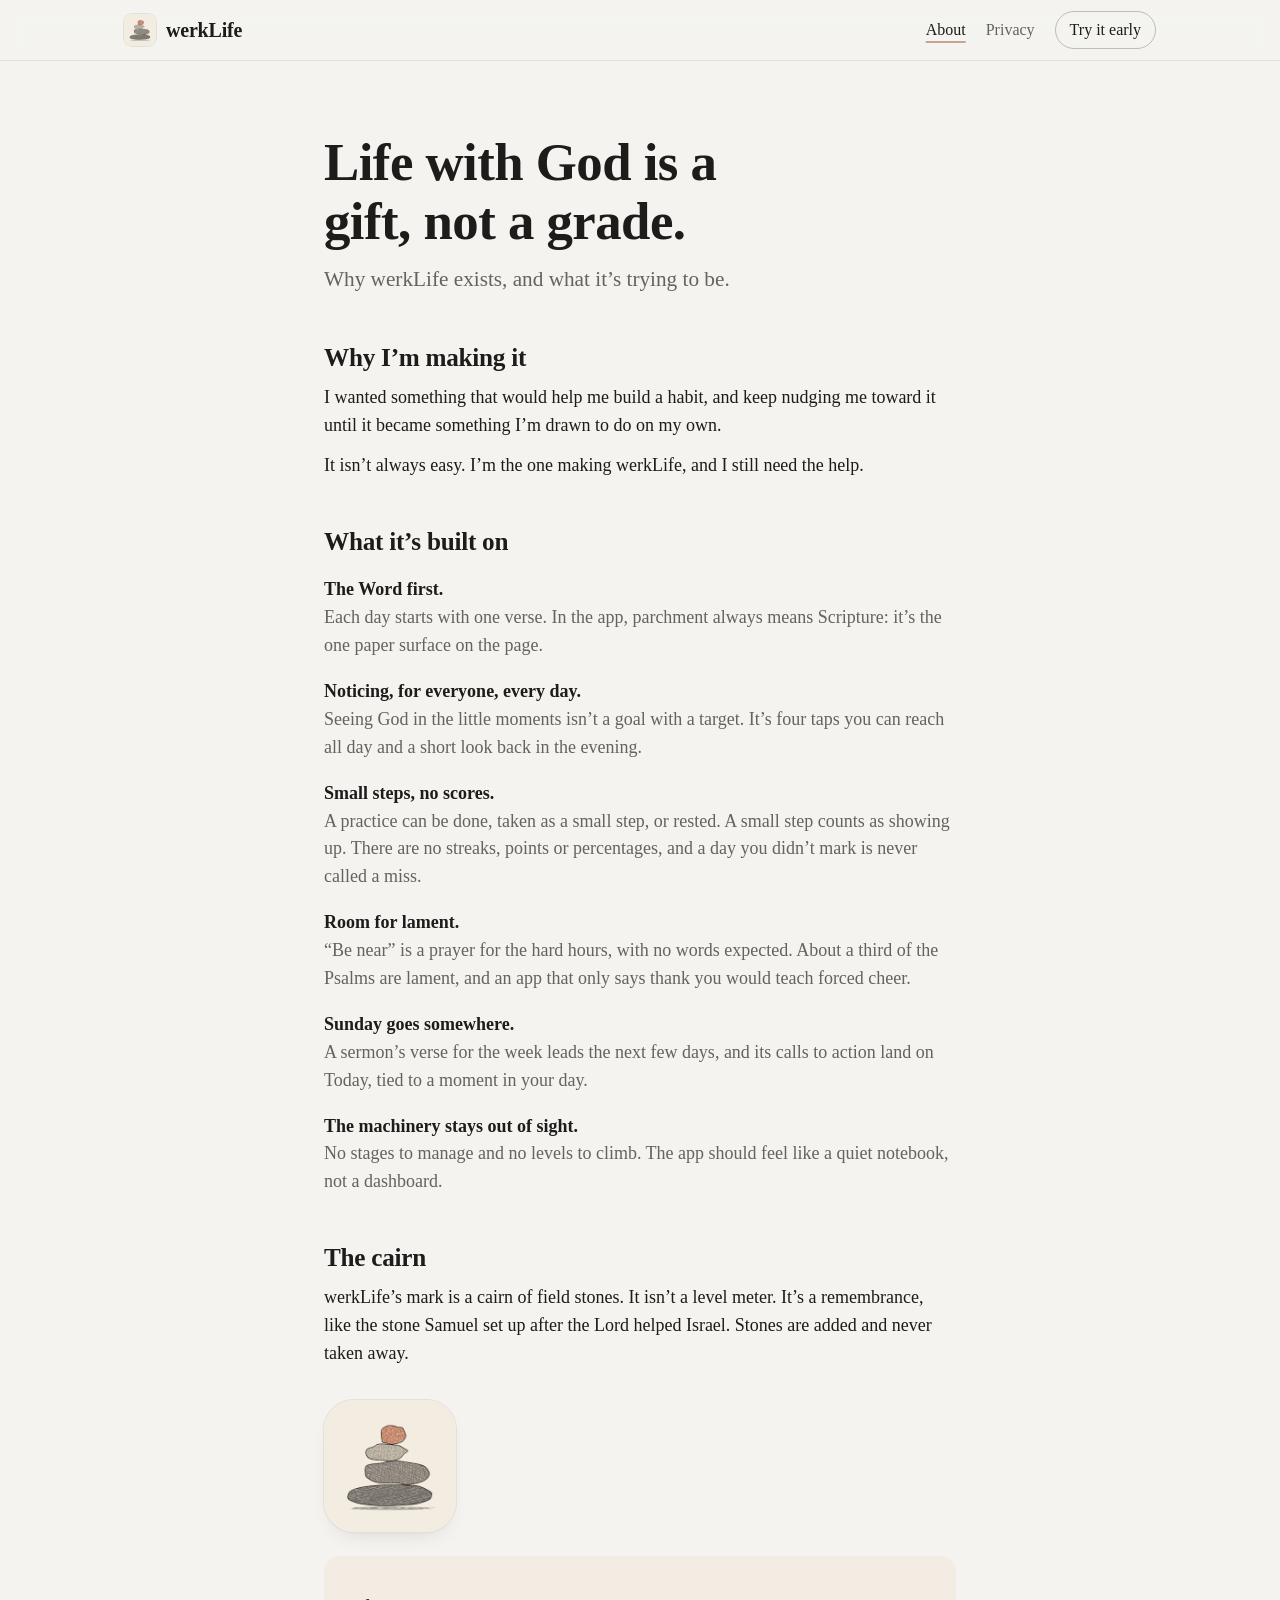
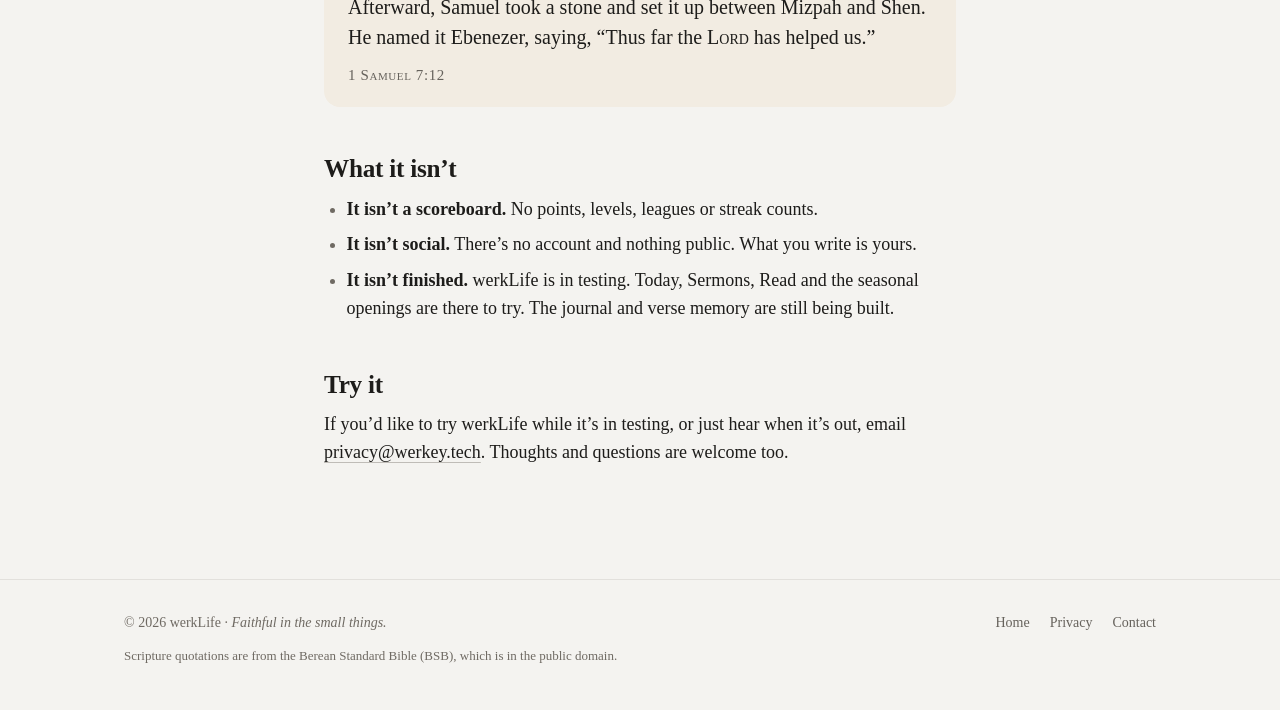
==== about.html @ b60961a6 "werkLife site: home, about and privacy Plain HTML and CSS for werklife.werkey.tech: the landing page" ====
<!doctype html>
<html lang="en">
<head>
  <meta charset="utf-8">
  <meta name="viewport" content="width=device-width, initial-scale=1, viewport-fit=cover">
  <meta name="color-scheme" content="light dark">
  <meta name="theme-color" content="#F4F3F0" media="(prefers-color-scheme: light)">
  <meta name="theme-color" content="#22211F" media="(prefers-color-scheme: dark)">
  <title>About werkLife</title>
  <meta name="description" content="Why werkLife exists: life with God is a gift, not a grade. The Word first, small steps, no scores, and Sunday's sermon carried into the week.">
  <link rel="canonical" href="https://werklife.werkey.tech/about.html">
  <link rel="icon" type="image/png" sizes="32x32" href="assets/favicon-32.png">
  <link rel="apple-touch-icon" href="assets/apple-touch-icon.png">
  <meta property="og:title" content="About werkLife">
  <meta property="og:description" content="Life with God is a gift, not a grade. Why werkLife exists, and what it's trying to be.">
  <meta property="og:url" content="https://werklife.werkey.tech/about.html">
  <meta property="og:type" content="website">
  <meta property="og:image" content="https://werklife.werkey.tech/assets/icon-512.png">
  <link rel="stylesheet" href="styles.css?v=1">
</head>
<body>
  <a class="skip" href="#main">Skip to content</a>

  <header class="nav">
    <div class="wrap nav-inner">
      <a class="brand" href="./">
        <picture>
          <source srcset="assets/mark-dark-96.png" media="(prefers-color-scheme: dark)">
          <img src="assets/mark-96.png" width="32" height="32" alt="">
        </picture>
        <span>werkLife</span>
      </a>
      <nav class="nav-links" aria-label="Main">
        <a href="about.html" aria-current="page">About</a>
        <a href="privacy.html">Privacy</a>
        <a class="nav-pill" href="./#testing">Try it early</a>
      </nav>
    </div>
  </header>

  <main id="main" class="long">
    <article class="wrap-narrow">
      <h1>Life with God is a gift, not a grade.</h1>
      <p class="dek">Why werkLife exists, and what it’s trying to be.</p>

      <h2>Why I’m making it</h2>
      <p>
        I wanted something that would help me build a habit, and keep nudging me toward it until it became something I’m drawn to do on my own.
      </p>
      <p>
        It isn’t always easy. I’m the one making werkLife, and I still need the help.
      </p>

      <h2>What it’s built on</h2>
      <ul class="principles">
        <li>
          <strong>The Word first.</strong>
          <span>Each day starts with one verse. In the app, parchment always means Scripture: it’s the one paper surface on the page.</span>
        </li>
        <li>
          <strong>Noticing, for everyone, every day.</strong>
          <span>Seeing God in the little moments isn’t a goal with a target. It’s four taps you can reach all day and a short look back in the evening.</span>
        </li>
        <li>
          <strong>Small steps, no scores.</strong>
          <span>A practice can be done, taken as a small step, or rested. A small step counts as showing up. There are no streaks, points or percentages, and a day you didn’t mark is never called a miss.</span>
        </li>
        <li>
          <strong>Room for lament.</strong>
          <span>“Be near” is a prayer for the hard hours, with no words expected. About a third of the Psalms are lament, and an app that only says thank you would teach forced cheer.</span>
        </li>
        <li>
          <strong>Sunday goes somewhere.</strong>
          <span>A sermon’s verse for the week leads the next few days, and its calls to action land on Today, tied to a moment in your day.</span>
        </li>
        <li>
          <strong>The machinery stays out of sight.</strong>
          <span>No stages to manage and no levels to climb. The app should feel like a quiet notebook, not a dashboard.</span>
        </li>
      </ul>

      <h2>The cairn</h2>
      <p>
        werkLife’s mark is a cairn of field stones. It isn’t a level meter. It’s a remembrance, like the stone Samuel set up after the Lord helped Israel. Stones are added and never taken away.
      </p>
      <picture>
        <source srcset="assets/mark-dark-288.png" media="(prefers-color-scheme: dark)">
        <img class="mark-large" src="assets/mark-288.png" width="132" height="132"
             alt="The werkLife icon: four stones stacked in a cairn, drawn in pencil, the top stone in ember red.">
      </picture>
      <figure class="scripture">
        <blockquote>
          <p>Afterward, Samuel took a stone and set it up between Mizpah and Shen. He named it Ebenezer, saying, “Thus far the <span class="lord">Lord</span> has helped us.”</p>
        </blockquote>
        <figcaption><cite class="ref">1 Samuel 7:12</cite></figcaption>
      </figure>

      <h2>What it isn’t</h2>
      <ul>
        <li><strong>It isn’t a scoreboard.</strong> No points, levels, leagues or streak counts.</li>
        <li><strong>It isn’t social.</strong> There’s no account and nothing public. What you write is yours.</li>
        <li><strong>It isn’t finished.</strong> werkLife is in testing. Today, Sermons, Read and the seasonal openings are there to try. The journal and verse memory are still being built.</li>
      </ul>

      <h2>Try it</h2>
      <p>
        If you’d like to try werkLife while it’s in testing, or just hear when it’s out, email <a href="mailto:privacy@werkey.tech?subject=Trying%20werkLife">privacy@werkey.tech</a>. Thoughts and questions are welcome too.
      </p>
    </article>
  </main>

  <footer class="site-foot">
    <div class="wrap foot-inner">
      <p>© 2026 werkLife · <em>Faithful in the small things.</em></p>
      <nav class="foot-links" aria-label="Footer">
        <a href="./">Home</a>
        <a href="privacy.html">Privacy</a>
        <a href="mailto:privacy@werkey.tech">Contact</a>
      </nav>
      <p class="credit">Scripture quotations are from the Berean Standard Bible (BSB), which is in the public domain.</p>
    </div>
  </footer>
</body>
</html>
---- styles.css ----
/*
  werkLife site styles.

  Tokens mirror the app's Palette.swift and Typography.swift ("charcoal
  parchment"). Two rules carried over from the app:
  - Parchment means Scripture: the parchment tint is only ever behind
    the Word.
  - One accent per screen: the rust is for the single main action.
  Current and selected states are edged in the accent, never filled
  with ink.
*/

:root {
  color-scheme: light dark;

  /* Surfaces */
  --paper: #F4F3F0;
  --surface: #FFFFFF;
  --surface-raised: #FAF9F7;
  --rule: #E2E0DC;

  /* Text */
  --ink: #1D1C1A;
  --ink-2: #66625C;
  --ink-3: #6F6A63;

  /* The Word */
  --parchment: #F2ECE2;

  /* Accent (rust) */
  --accent: #A35236;
  --on-accent: #FFFFFF;
  --accent-wash: #F5DCCD;
  --accent-line: rgb(163 82 54 / 0.5);

  /* Lines */
  --border: rgb(111 106 99 / 0.4);
  --mark-line: rgb(111 106 99 / 0.55);

  /* The day's parts (Today's rail): never for text */
  --morning: #A87A24;
  --afternoon: #4A7A75;
  --evening: #5B6F8C;

  --shadow: 0 1px 2px rgb(29 28 26 / 0.06), 0 28px 56px -24px rgb(29 28 26 / 0.30);
  --shadow-soft: 0 1px 2px rgb(29 28 26 / 0.05), 0 10px 24px -16px rgb(29 28 26 / 0.25);

  /* Type: faces that ship with Apple devices, nothing downloaded */
  --face: "Iowan Old Style", "Palatino Linotype", Palatino, "Book Antiqua", Georgia, serif;
  --scripture: Charter, "Bitstream Charter", "Charis SIL", Cambria, Georgia, serif;

  /* Radii (the app's control, card and hero steps) */
  --radius-control: 12px;
  --radius-card: 16px;
  --radius-hero: 22px;

  --gutter: 16px;
}

@media (min-width: 640px) {
  :root { --gutter: 24px; }
}

@media (prefers-color-scheme: dark) {
  :root {
    --paper: #22211F;
    --surface: #2D2B29;
    --surface-raised: #373532;
    --rule: #403E3A;

    --ink: #F2EEE8;
    --ink-2: #B9B3AB;
    --ink-3: #A19B93;

    --parchment: #332D26;

    --accent: #D9774F;
    --on-accent: #22211F;
    --accent-wash: #452A1F;
    --accent-line: rgb(217 119 79 / 0.5);

    --border: rgb(161 155 147 / 0.4);
    --mark-line: rgb(161 155 147 / 0.55);

    --morning: #D9A955;
    --afternoon: #6FA39D;
    --evening: #8DA0BE;

    --shadow: 0 1px 2px rgb(0 0 0 / 0.35), 0 28px 56px -24px rgb(0 0 0 / 0.65);
    --shadow-soft: 0 1px 2px rgb(0 0 0 / 0.3), 0 10px 24px -16px rgb(0 0 0 / 0.6);
  }
}

/* ---------- Base ---------- */

*, *::before, *::after { box-sizing: border-box; }

html {
  -webkit-text-size-adjust: 100%;
  text-size-adjust: 100%;
}

body {
  margin: 0;
  background: var(--paper);
  color: var(--ink);
  font-family: var(--face);
  font-size: 17px;
  line-height: 1.55;
  font-kerning: normal;
  overflow-wrap: break-word;
  -webkit-font-smoothing: antialiased;
}

@media (min-width: 900px) {
  body { font-size: 18px; }
}

img { display: block; max-width: 100%; height: auto; }
picture { display: block; }

a {
  color: inherit;
  text-decoration-line: underline;
  text-decoration-color: var(--border);
  text-decoration-thickness: 1px;
  text-underline-offset: 0.2em;
}
a:hover { text-decoration-color: currentColor; }

:focus-visible {
  outline: 2px solid var(--accent);
  outline-offset: 3px;
  border-radius: 4px;
}

::selection { background: var(--accent-wash); color: var(--ink); }

h1, h2, h3 {
  margin: 0;
  font-weight: 700;
  line-height: 1.12;
  letter-spacing: -0.01em;
  text-wrap: balance;
}

p { text-wrap: pretty; }

.wrap {
  max-width: 1080px;
  margin-inline: auto;
  padding-inline: var(--gutter);
}

.wrap-narrow {
  max-width: 680px;
  margin-inline: auto;
  padding-inline: var(--gutter);
}

.skip {
  position: absolute;
  left: var(--gutter);
  top: -120px;
  z-index: 20;
  padding: 10px 16px;
  background: var(--surface);
  color: var(--ink);
  border: 1px solid var(--border);
  border-radius: var(--radius-control);
}
.skip:focus { top: 10px; }

/* Eyebrows, dates and labels: capitals with a little tracking */
.eyebrow {
  margin: 0 0 14px;
  font-size: 12px;
  letter-spacing: 0.14em;
  text-transform: uppercase;
  color: var(--ink-3);
}

/* Verse references: small capitals */
.ref,
.lord {
  font-variant-caps: small-caps;
}
.ref { letter-spacing: 0.04em; }

/* ---------- Nav ---------- */

.nav {
  position: sticky;
  top: 0;
  z-index: 10;
  background: var(--paper);
  background: color-mix(in srgb, var(--paper) 92%, transparent);
  -webkit-backdrop-filter: saturate(1.2) blur(12px);
  backdrop-filter: saturate(1.2) blur(12px);
  border-bottom: 1px solid var(--rule);
}

.nav-inner {
  display: flex;
  align-items: center;
  justify-content: space-between;
  gap: 16px;
  min-height: 60px;
}

.brand {
  display: inline-flex;
  align-items: center;
  gap: 10px;
  font-size: 20px;
  font-weight: 700;
  letter-spacing: -0.01em;
  text-decoration: none;
}

.brand img {
  width: 32px;
  height: 32px;
  border-radius: 8px;
  box-shadow: 0 0 0 1px var(--rule);
}

.nav-links {
  display: flex;
  align-items: center;
  gap: 20px;
  font-size: 16px;
}

.nav-links a {
  color: var(--ink-2);
  text-decoration: none;
}
.nav-links a:hover { color: var(--ink); }

.nav-links a[aria-current="page"] {
  color: var(--ink);
  text-decoration: underline;
  text-decoration-color: var(--accent-line);
  text-decoration-thickness: 2px;
  text-underline-offset: 0.4em;
}

.nav-links .nav-pill {
  padding: 6px 14px;
  border: 1px solid var(--border);
  border-radius: 999px;
  color: var(--ink);
}
.nav-links .nav-pill:hover { background: var(--surface); }

@media (max-width: 440px) {
  .nav-links .nav-pill { display: none; }
}

/* ---------- Buttons ---------- */

.cta-row {
  display: flex;
  flex-wrap: wrap;
  gap: 12px;
  margin-top: 28px;
}

.btn {
  display: inline-flex;
  align-items: center;
  justify-content: center;
  min-height: 48px;
  padding: 0 22px;
  border-radius: var(--radius-control);
  font: inherit;
  font-size: 17px;
  font-weight: 700;
  text-decoration: none;
}

/* The one main action */
.btn-primary {
  background: var(--accent);
  color: var(--on-accent);
}
.btn-primary:hover { filter: brightness(1.06); }

.btn-quiet {
  border: 1px solid var(--border);
  color: var(--ink);
}
.btn-quiet:hover { background: var(--surface); }

.fine {
  margin: 16px 0 0;
  font-size: 14px;
  color: var(--ink-3);
}

/* ---------- Screenshots ---------- */

.shot { margin: 0; }

.shot img {
  width: 100%;
  /* The screenshots are 600 × 1304; this matches an iPhone's corners. */
  border-radius: 12.5% / 5.75%;
  background: var(--surface);
  box-shadow: 0 0 0 1px var(--rule), var(--shadow);
}

.shot figcaption {
  margin-top: 16px;
  font-size: 14px;
  line-height: 1.4;
  color: var(--ink-3);
  text-align: center;
}

.shot-single {
  width: min(300px, 74vw);
  margin-inline: auto;
}

.shot-pair {
  display: grid;
  grid-template-columns: repeat(2, minmax(0, 1fr));
  gap: 16px;
  width: 100%;
  max-width: 600px;
  margin-inline: auto;
}
.shot-pair .shot:nth-child(2) { margin-top: 40px; }

@media (min-width: 640px) {
  .shot-pair { gap: 24px; }
}

/* ---------- Scripture (the only parchment on the page) ---------- */

.scripture {
  margin: 0;
  padding: 24px 24px 20px;
  background: var(--parchment);
  border-radius: var(--radius-card);
}

.scripture blockquote { margin: 0; }

.scripture p {
  margin: 0;
  font-family: var(--scripture);
  font-style: normal;
  font-size: 20px;
  line-height: 1.5;
  color: var(--ink);
}

.scripture figcaption {
  margin-top: 12px;
  font-size: 15px;
  color: var(--ink-2);
}

.scripture cite { font-style: normal; }

/* ---------- Home: hero ---------- */

.hero { padding: 40px 0 48px; }

.hero-grid {
  display: grid;
  gap: 44px;
  align-items: center;
}

.hero h1 {
  font-size: clamp(2.5rem, 1.5rem + 4.6vw, 4.25rem);
  line-height: 1.04;
  letter-spacing: -0.02em;
}

.lede {
  max-width: 32em;
  margin: 20px 0 0;
  font-size: 1.18em;
  color: var(--ink-2);
}

.hero .shot { width: min(300px, 74vw); justify-self: center; }

@media (min-width: 860px) {
  .hero { padding: 80px 0 72px; }
  .hero-grid { grid-template-columns: minmax(0, 1fr) auto; gap: 72px; }
  .hero .shot { width: 300px; }
}

.verse-band { padding: 8px 0 64px; }
.verse-band .scripture {
  max-width: 620px;
  margin-inline: auto;
  text-align: center;
}

/* ---------- Home: feature sections ---------- */

.feature {
  padding: 64px 0;
  border-top: 1px solid var(--rule);
}

.feature-grid {
  display: grid;
  gap: 48px;
  align-items: center;
}

@media (min-width: 860px) {
  .feature { padding: 96px 0; }
  .feature-grid { grid-template-columns: minmax(0, 1fr) minmax(0, 1fr); gap: 72px; }
  .feature-grid.flip > .copy { order: 2; }
}

.feature h2,
.band h2,
.final h2 {
  font-size: clamp(1.9rem, 1.35rem + 2.2vw, 2.6rem);
}

.intro {
  margin: 16px 0 0;
  font-size: 1.1em;
  color: var(--ink-2);
}

.points {
  display: grid;
  gap: 16px;
  margin: 28px 0 0;
  padding: 0;
  list-style: none;
}

.points li {
  position: relative;
  padding-left: 24px;
  color: var(--ink-2);
}

/* An open ring, like a practice waiting to be marked */
.points li::before {
  content: "";
  position: absolute;
  left: 0;
  top: 0.48em;
  width: 10px;
  height: 10px;
  border: 1.5px solid var(--mark-line);
  border-radius: 50%;
}

.points strong {
  color: var(--ink);
  font-weight: 700;
}

/* ---------- Home: the four taps ---------- */

.band {
  padding: 64px 0;
  border-top: 1px solid var(--rule);
  text-align: center;
}

@media (min-width: 860px) {
  .band { padding: 88px 0; }
}

.band .intro {
  max-width: 34em;
  margin-inline: auto;
}

.dock {
  display: grid;
  grid-template-columns: repeat(4, minmax(0, 1fr));
  max-width: 520px;
  margin: 32px auto 0;
  padding: 6px;
  background: var(--surface);
  border: 1px solid var(--rule);
  border-radius: 999px;
  box-shadow: var(--shadow-soft);
  list-style: none;
}

.dock li {
  padding: 10px 2px;
  font-size: 15px;
  line-height: 1.2;
  white-space: nowrap;
}

.dock li + li { border-left: 1px solid var(--rule); }

.glosses {
  display: grid;
  grid-template-columns: repeat(2, minmax(0, 1fr));
  gap: 24px 20px;
  max-width: 880px;
  margin: 40px auto 0;
  padding: 0;
  text-align: left;
}

@media (min-width: 760px) {
  .glosses { grid-template-columns: repeat(4, minmax(0, 1fr)); }
}

.glosses dt { font-weight: 700; }
.glosses dd {
  margin: 4px 0 0;
  font-size: 0.94em;
  color: var(--ink-2);
}

/* ---------- Home: privacy callout ---------- */

.callout-section { padding: 16px 0 64px; }

.callout {
  display: grid;
  gap: 28px;
  padding: 28px 22px;
  background: var(--surface);
  border: 1px solid var(--rule);
  border-radius: var(--radius-hero);
}

@media (min-width: 860px) {
  .callout-section { padding: 32px 0 96px; }
  .callout {
    grid-template-columns: minmax(0, 1.1fr) minmax(0, 1fr);
    gap: 56px;
    padding: 48px;
  }
}

.callout h2 { font-size: clamp(1.7rem, 1.3rem + 1.6vw, 2.2rem); }
.callout p { margin: 14px 0 0; color: var(--ink-2); }
.callout .more { margin-top: 20px; }

.checks {
  display: grid;
  gap: 12px;
  margin: 0;
  padding: 0;
  list-style: none;
  align-self: center;
}

.checks li {
  position: relative;
  padding-left: 30px;
}

.checks li::before {
  content: "";
  position: absolute;
  left: 3px;
  top: 0.42em;
  width: 13px;
  height: 7px;
  border-left: 2px solid var(--ink-3);
  border-bottom: 2px solid var(--ink-3);
  transform: rotate(-45deg);
}

/* ---------- Home: final call ---------- */

.final {
  padding: 72px 0 88px;
  border-top: 1px solid var(--rule);
  text-align: center;
}

.final p { margin: 16px auto 0; max-width: 30em; color: var(--ink-2); }
.final .cta-row { justify-content: center; }

/* ---------- Long pages (About, Privacy) ---------- */

.long { padding: 48px 0 80px; }

@media (min-width: 860px) {
  .long { padding: 72px 0 112px; }
}

.long h1 { font-size: clamp(2.2rem, 1.5rem + 3.2vw, 3.3rem); }

.dek {
  margin: 16px 0 0;
  font-size: 1.18em;
  color: var(--ink-2);
}

.long h2 {
  margin: 48px 0 12px;
  font-size: 1.4em;
}

.long h3 {
  margin: 28px 0 8px;
  font-size: 1.1em;
}

.long p { margin: 12px 0 0; }

.long ul {
  margin: 12px 0 0;
  padding-left: 1.25em;
}

.long li { margin: 8px 0; }
.long li::marker { color: var(--ink-3); }

.long .scripture { margin-top: 24px; }

.meta {
  margin: 14px 0 0;
  font-size: 14px;
  letter-spacing: 0.02em;
  color: var(--ink-3);
}

.meta span { white-space: nowrap; }

.summary {
  margin-top: 32px;
  padding: 20px 22px;
  background: var(--surface);
  border: 1px solid var(--rule);
  border-radius: var(--radius-card);
}
.summary p:first-child { margin-top: 0; }

.toc {
  margin-top: 28px;
  font-size: 0.94em;
  color: var(--ink-2);
}
.toc ol { margin: 8px 0 0; padding-left: 1.4em; columns: 2 220px; column-gap: 32px; }
.toc li { margin: 4px 0; break-inside: avoid; }

.mark-large {
  width: 132px;
  height: 132px;
  margin-top: 32px;
  border-radius: 30px;
  box-shadow: 0 0 0 1px var(--rule), var(--shadow-soft);
}

.long .principles {
  display: grid;
  gap: 18px;
  margin: 20px 0 0;
  padding: 0;
  list-style: none;
}

.principles li { margin: 0; }
.principles strong { display: block; }
.principles span { color: var(--ink-2); }

/* ---------- Footer ---------- */

.site-foot {
  padding: 32px 0 44px;
  border-top: 1px solid var(--rule);
  font-size: 14px;
  color: var(--ink-3);
}

.foot-inner {
  display: flex;
  flex-wrap: wrap;
  align-items: baseline;
  justify-content: space-between;
  gap: 12px 24px;
}

.foot-inner p { margin: 0; }
.foot-inner em { font-style: italic; }

.foot-links {
  display: flex;
  flex-wrap: wrap;
  gap: 8px 20px;
}

.foot-links a {
  color: var(--ink-2);
  text-decoration: none;
}
.foot-links a:hover { color: var(--ink); text-decoration: underline; }

.credit {
  flex-basis: 100%;
  font-size: 13px;
}
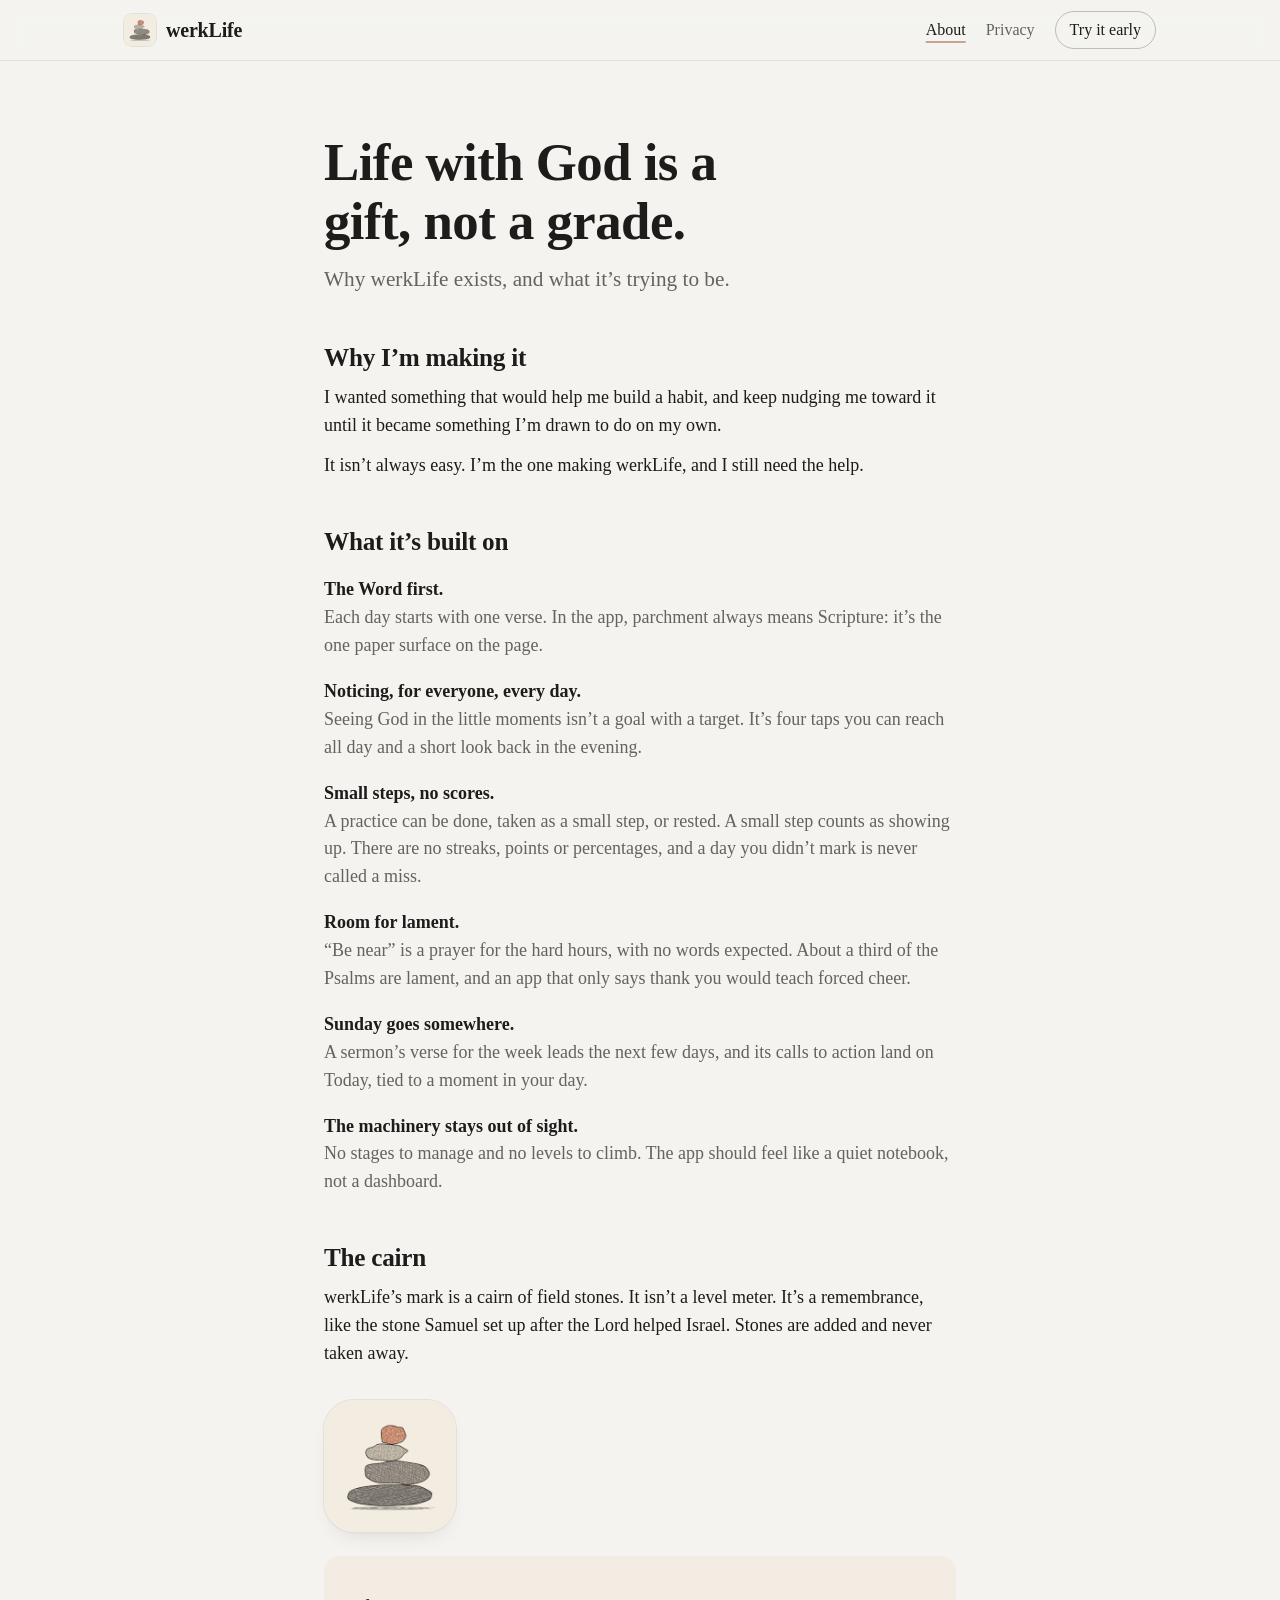
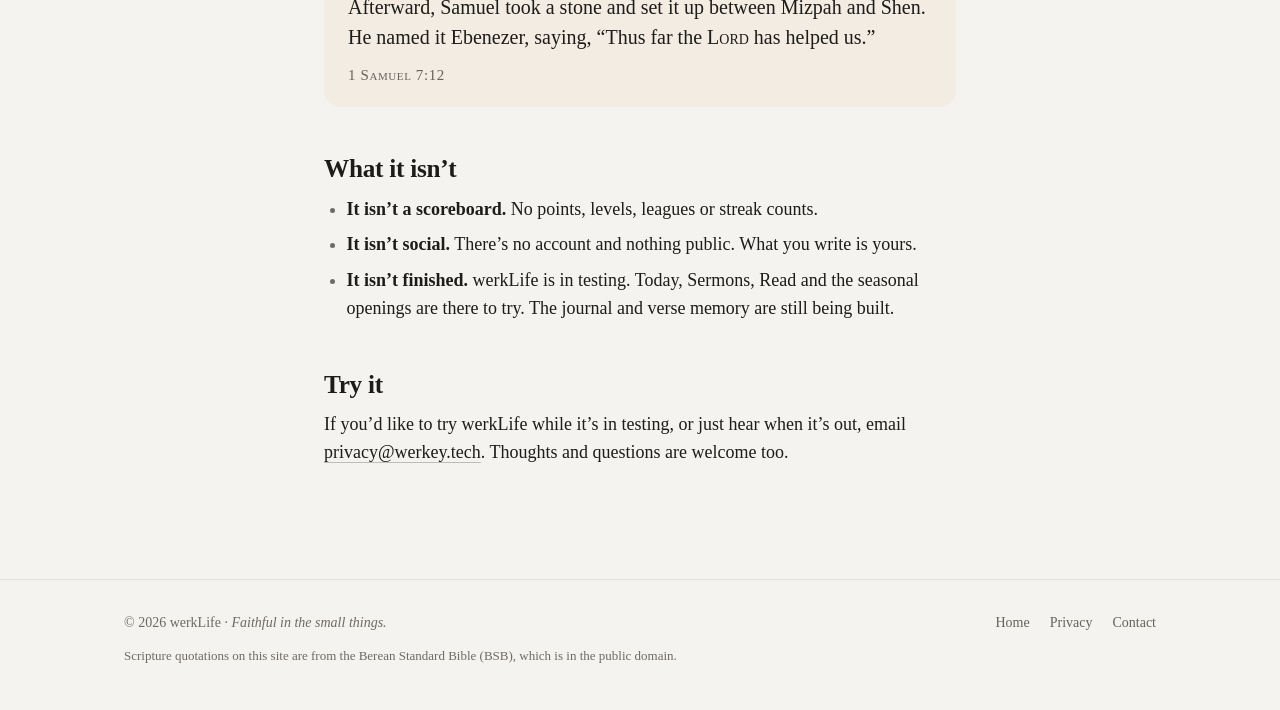
==== commit 80d79fe0: "Privacy: Scripture from API.Bible, as the app now does it The NIV comes from API.Bible when online: " ====
--- a/about.html
+++ b/about.html
@@ -117,7 +117,7 @@
         <a href="privacy.html">Privacy</a>
         <a href="mailto:privacy@werkey.tech">Contact</a>
       </nav>
-      <p class="credit">Scripture quotations are from the Berean Standard Bible (BSB), which is in the public domain.</p>
+      <p class="credit">Scripture quotations on this site are from the Berean Standard Bible (BSB), which is in the public domain.</p>
     </div>
   </footer>
 </body>
